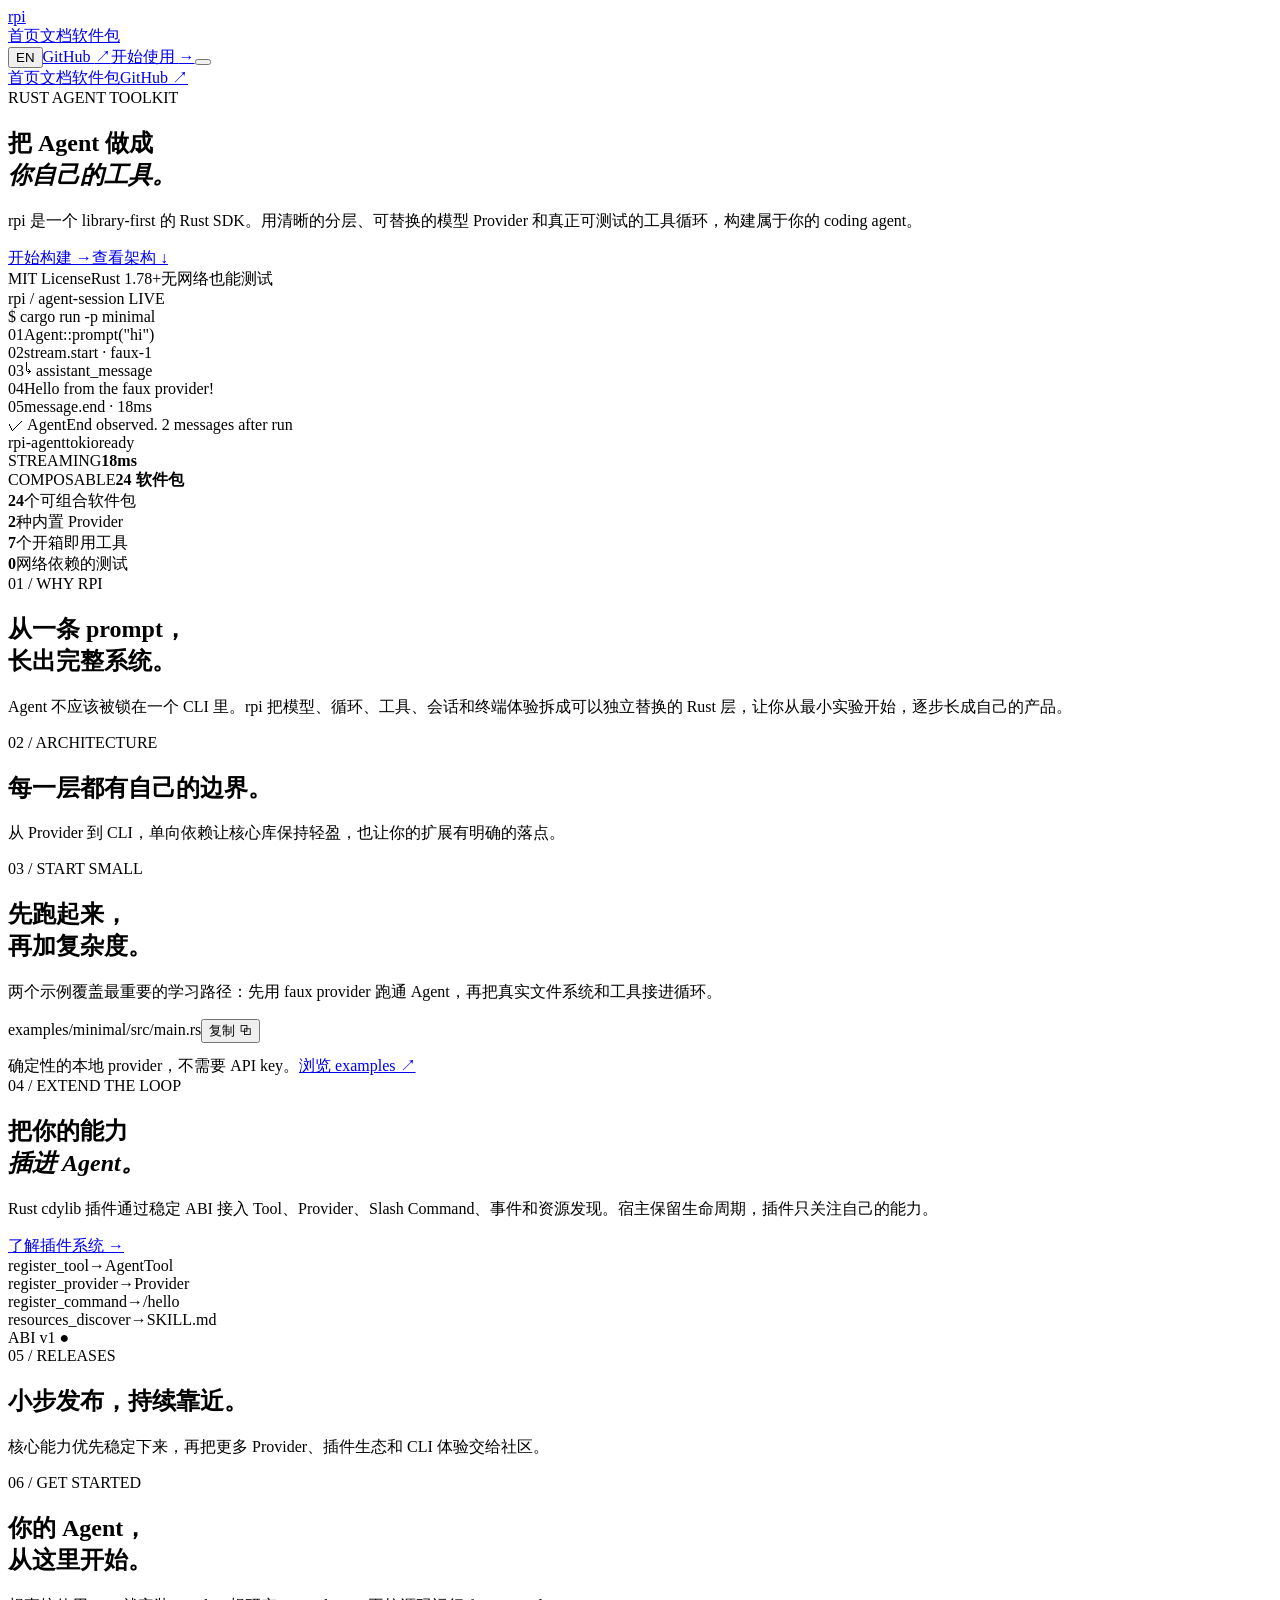
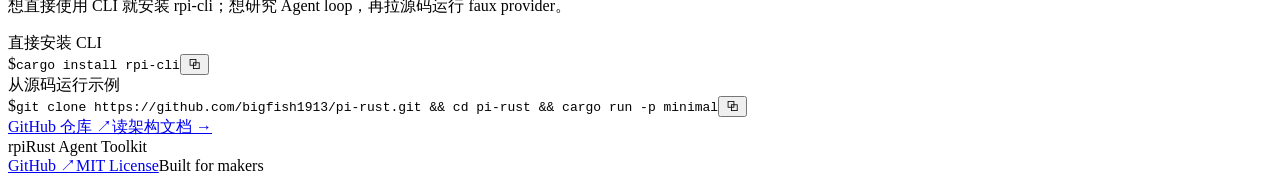
==== website/index.html @ 98e1db6f "feat(cli): add isolated local extension development mode" ====
<!doctype html>
<html lang="zh-CN">
  <head>
    <meta charset="UTF-8" />
    <meta name="viewport" content="width=device-width, initial-scale=1.0" />
    <meta name="description" content="rpi 是一个用 Rust 构建可组合 LLM Agent 的开源 SDK。" />
    <title>rpi — Rust Agent Toolkit</title>
    <link rel="preconnect" href="https://fonts.googleapis.com" />
    <link rel="preconnect" href="https://fonts.googleapis.com" crossorigin />
    <link href="https://fonts.googleapis.com/css2?family=DM+Mono:wght@400;500&family=Manrope:wght@400;500;600;700;800&display=swap" rel="stylesheet" />
    <link rel="stylesheet" href="./styles.css" />
  </head>
  <body>
    <div class="site-shell">
      <header class="topbar" data-sticky-header>
        <a class="brand" href="#top" aria-label="rpi home"><span class="brand-mark"><span></span><span></span><span></span></span><span>rpi</span></a>
        <nav class="desktop-nav" aria-label="主导航"><a href="#top" data-i18n="nav.home">首页</a><a href="./docs.html" data-i18n="nav.documentation">文档</a><a href="./packages.html" data-i18n="nav.packages">软件包</a></nav>
        <div class="topbar-actions"><button class="language-switcher" type="button" data-language-toggle>EN</button><a class="text-link desktop-only" href="https://github.com/bigfish1913/pi-rust" target="_blank" rel="noreferrer">GitHub <span aria-hidden="true">↗</span></a><a class="button button-small desktop-only" href="#get-started" data-i18n="nav.start">开始使用 <span aria-hidden="true">→</span></a><button class="menu-toggle" type="button" aria-label="打开导航" data-i18n-attr="aria-label|nav.open" aria-expanded="false" data-menu-toggle><span></span><span></span></button></div>
      </header>
      <div class="mobile-menu" data-mobile-menu><a href="#top" data-i18n="nav.home">首页</a><a href="./docs.html" data-i18n="nav.documentation">文档</a><a href="./packages.html" data-i18n="nav.packages">软件包</a><a href="https://github.com/bigfish1913/pi-rust" target="_blank" rel="noreferrer">GitHub ↗</a></div>

      <main id="top">
        <section class="hero page-section">
          <div class="hero-copy">
            <div class="eyebrow"><span class="status-dot"></span><span data-content="hero.eyebrow">RUST AGENT TOOLKIT</span></div>
            <h1 data-content="hero.title" data-content-html="true">把 Agent 做成<br /><em>你自己的工具。</em></h1>
            <p class="hero-lede" data-content="hero.description">rpi 是一个 library-first 的 Rust SDK。用清晰的分层、可替换的模型 Provider 和真正可测试的工具循环，构建属于你的 coding agent。</p>
            <div class="hero-actions"><a class="button" href="#get-started" data-i18n="action.build">开始构建 <span aria-hidden="true">→</span></a><a class="button button-ghost" href="#architecture" data-i18n="action.architecture">查看架构 <span aria-hidden="true">↓</span></a></div>
            <div class="hero-meta"><span><span class="meta-dot green"></span>MIT License</span><span><span class="meta-dot orange"></span>Rust 1.78+</span><span><span class="meta-dot blue"></span><span data-i18n="hero.offline">无网络也能测试</span></span></div>
          </div>
          <div class="hero-visual" aria-label="rpi agent terminal preview">
            <div class="visual-glow"></div>
            <div class="terminal-window">
              <div class="terminal-bar"><div class="window-dots"><i></i><i></i><i></i></div><span class="terminal-title">rpi / agent-session</span><span class="terminal-live"><span></span> LIVE</span></div>
              <div class="terminal-body">
                <div class="terminal-line terminal-muted"><span class="prompt-mark">$</span> cargo run -p minimal</div><div class="terminal-line terminal-spacer"></div>
                <div class="terminal-line"><span class="line-index">01</span><span class="syntax-key">Agent</span><span class="syntax-punct">::</span><span class="syntax-fn">prompt</span><span class="syntax-text">(</span><span class="syntax-string">"hi"</span><span class="syntax-text">)</span></div>
                <div class="terminal-line"><span class="line-index">02</span><span class="event-dot orange-fill"></span><span class="syntax-dim">stream.start</span><span class="syntax-dim"> · faux-1</span></div>
                <div class="terminal-line terminal-indent"><span class="line-index">03</span><span class="syntax-comment">↳ assistant_message</span></div><div class="terminal-line terminal-indent"><span class="line-index">04</span><span class="syntax-text">Hello from the </span><span class="syntax-string">faux provider!</span></div>
                <div class="terminal-line"><span class="line-index">05</span><span class="event-dot blue-fill"></span><span class="syntax-dim">message.end</span><span class="syntax-dim"> · 18ms</span></div><div class="terminal-line terminal-spacer"></div>
                <div class="terminal-line terminal-success"><span class="prompt-mark">✓</span> AgentEnd observed. 2 messages after run</div><div class="terminal-cursor"></div>
              </div>
              <div class="terminal-footer"><span>rpi-agent</span><span>tokio</span><span>ready</span></div>
            </div>
            <div class="floating-stat stat-top"><span class="stat-label">STREAMING</span><strong>18<span>ms</span></strong></div><div class="floating-stat stat-bottom"><span class="stat-label">COMPOSABLE</span><strong>24 <span data-i18n="hero.composable">软件包</span></strong></div>
          </div>
        </section>
        <section class="signal-strip" aria-label="项目指标"><div class="signal-item"><strong data-stat="stats.0.value">24</strong><span data-stat="stats.0.label">个可组合软件包</span></div><div class="signal-item"><strong data-stat="stats.1.value">2</strong><span data-stat="stats.1.label">种内置 Provider</span></div><div class="signal-item"><strong data-stat="stats.2.value">7</strong><span data-stat="stats.2.label">个开箱即用工具</span></div><div class="signal-item"><strong data-stat="stats.3.value">0</strong><span data-stat="stats.3.label">网络依赖的测试</span></div></section>

        <section class="intro page-section" id="why"><div class="section-heading split-heading"><div><div class="eyebrow eyebrow-dark">01 / WHY RPI</div><h2 data-i18n-html="section.whyTitle">从一条 prompt，<br /><span>长出完整系统。</span></h2></div><p data-i18n="section.whyBody">Agent 不应该被锁在一个 CLI 里。rpi 把模型、循环、工具、会话和终端体验拆成可以独立替换的 Rust 层，让你从最小实验开始，逐步长成自己的产品。</p></div><div class="feature-grid" data-features></div></section>
        <section class="architecture-section page-section" id="architecture"><div class="section-heading centered-heading"><div class="eyebrow eyebrow-dark">02 / ARCHITECTURE</div><h2 data-i18n="section.architectureTitle">每一层都有自己的边界。</h2><p data-i18n="section.architectureBody">从 Provider 到 CLI，单向依赖让核心库保持轻盈，也让你的扩展有明确的落点。</p></div><div class="architecture-map" data-architecture></div></section>
        <section class="examples-section page-section" id="examples"><div class="section-heading split-heading examples-heading"><div><div class="eyebrow eyebrow-dark">03 / START SMALL</div><h2 data-i18n-html="section.startTitle">先跑起来，<br /><span>再加复杂度。</span></h2></div><p data-i18n="section.startBody">两个示例覆盖最重要的学习路径：先用 faux provider 跑通 Agent，再把真实文件系统和工具接进循环。</p></div><div class="code-lab"><div class="code-tabs" role="tablist" aria-label="代码示例" data-example-tabs></div><div class="code-panel"><div class="code-panel-top"><span class="code-file" data-code-file>examples/minimal/src/main.rs</span><button class="copy-button" type="button" data-copy-code data-i18n-attr="aria-label|action.copyCode"><span data-i18n="action.copy">复制</span> <span aria-hidden="true">⧉</span></button></div><pre><code data-code-content></code></pre><div class="code-panel-foot"><span data-code-note>确定性的本地 provider，不需要 API key。</span><a href="https://github.com/bigfish1913/pi-rust/tree/main/examples" target="_blank" rel="noreferrer" data-i18n="action.examples">浏览 examples ↗</a></div></div></div></section>
        <section class="extension-section page-section"><div class="extension-card"><div class="extension-copy"><div class="eyebrow"><span class="status-dot"></span>04 / EXTEND THE LOOP</div><h2 data-i18n-html="section.extensionTitle">把你的能力<br /><em>插进 Agent。</em></h2><p data-i18n="section.extensionBody">Rust cdylib 插件通过稳定 ABI 接入 Tool、Provider、Slash Command、事件和资源发现。宿主保留生命周期，插件只关注自己的能力。</p><a class="text-link light-link" href="./docs.html#extensions" data-i18n="action.learnExtensions">了解插件系统 <span aria-hidden="true">→</span></a></div><div class="extension-terminal" aria-hidden="true"><div class="extension-row"><span class="extension-key">register_tool</span><span class="extension-arrow">→</span><span class="extension-value">AgentTool</span></div><div class="extension-row"><span class="extension-key">register_provider</span><span class="extension-arrow">→</span><span class="extension-value">Provider</span></div><div class="extension-row"><span class="extension-key">register_command</span><span class="extension-arrow">→</span><span class="extension-value">/hello</span></div><div class="extension-row"><span class="extension-key">resources_discover</span><span class="extension-arrow">→</span><span class="extension-value">SKILL.md</span></div><div class="extension-corner">ABI v1 <span>●</span></div></div></div></section>
        <section class="release-section page-section" id="release"><div class="section-heading centered-heading"><div class="eyebrow eyebrow-dark">05 / RELEASES</div><h2 data-i18n="section.releaseTitle">小步发布，持续靠近。</h2><p data-i18n="section.releaseBody">核心能力优先稳定下来，再把更多 Provider、插件生态和 CLI 体验交给社区。</p></div><div class="release-grid" data-releases></div></section>
        <section class="get-started-section page-section" id="get-started"><div class="get-started-inner"><div class="eyebrow eyebrow-dark">06 / GET STARTED</div><h2 data-i18n-html="section.startedTitle">你的 Agent，<br /><span>从这里开始。</span></h2><p data-i18n="section.startedBody">想直接使用 CLI 就安装 rpi-cli；想研究 Agent loop，再拉源码运行 faux provider。</p><div class="command-stack"><div class="command-label" data-i18n="section.installCli">直接安装 CLI</div><div class="command-box"><span class="command-prompt">$</span><code>cargo install rpi-cli</code><button type="button" data-copy-command data-i18n-attr="aria-label|action.copy">⧉</button></div><div class="command-label" data-i18n="section.runExample">从源码运行示例</div><div class="command-box"><span class="command-prompt">$</span><code>git clone https://github.com/bigfish1913/pi-rust.git && cd pi-rust && cargo run -p minimal</code><button type="button" data-copy-command data-i18n-attr="aria-label|action.copy">⧉</button></div></div><div class="get-started-links"><a class="button" href="https://github.com/bigfish1913/pi-rust" target="_blank" rel="noreferrer" data-i18n="action.github">GitHub 仓库 <span aria-hidden="true">↗</span></a><a class="button button-ghost" href="https://github.com/bigfish1913/pi-rust/blob/main/docs/architecture.md" target="_blank" rel="noreferrer" data-i18n="action.readArchitecture">读架构文档 <span aria-hidden="true">→</span></a></div></div></section>
      </main>
      <footer class="footer"><div class="footer-brand"><span class="brand-mark"><span></span><span></span><span></span></span><span>rpi</span><span class="footer-tagline">Rust Agent Toolkit</span></div><div class="footer-links"><a href="https://github.com/bigfish1913/pi-rust" target="_blank" rel="noreferrer">GitHub ↗</a><a href="https://github.com/bigfish1913/pi-rust/blob/main/LICENSE" target="_blank" rel="noreferrer">MIT License</a><span data-i18n="footer.makers">Built for makers</span></div></footer>
      <div class="toast" role="status" aria-live="polite" data-toast></div>
    </div>
    <script src="./app.js" type="module"></script>
  </body>
</html>
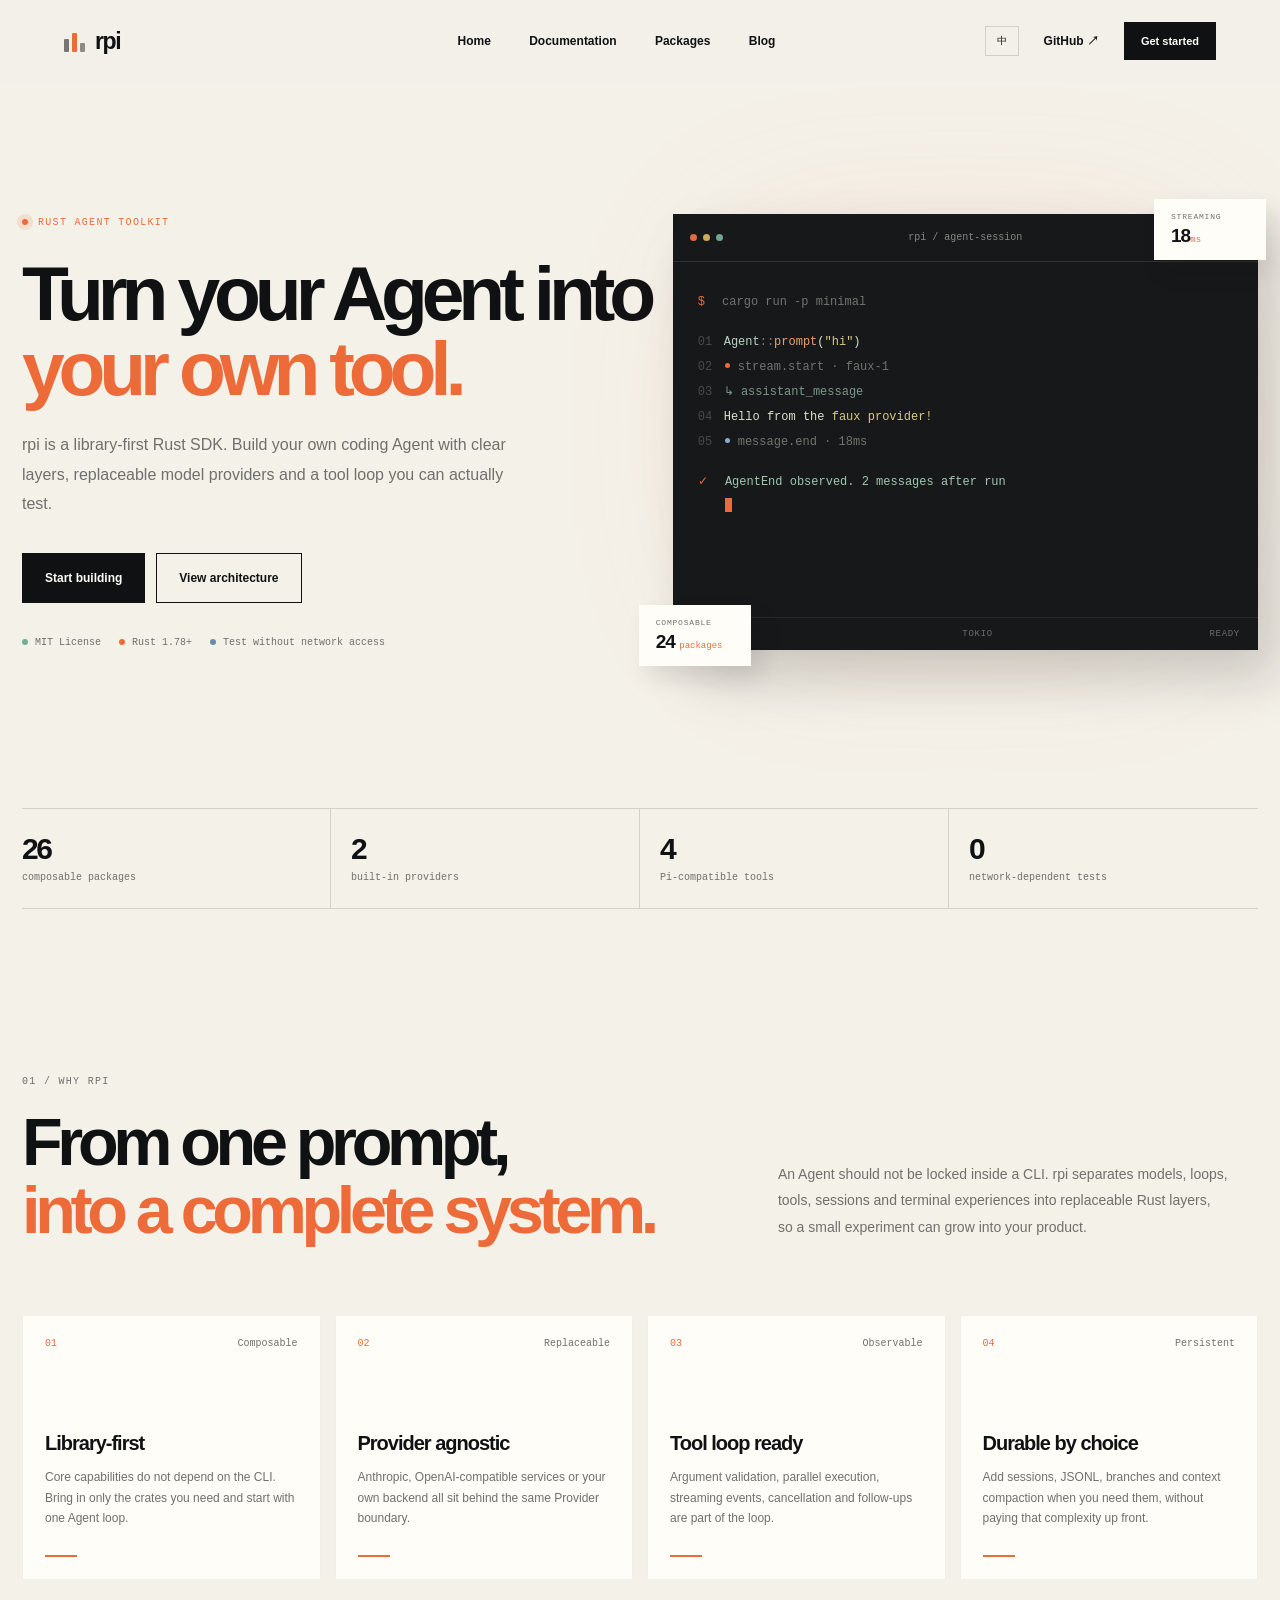
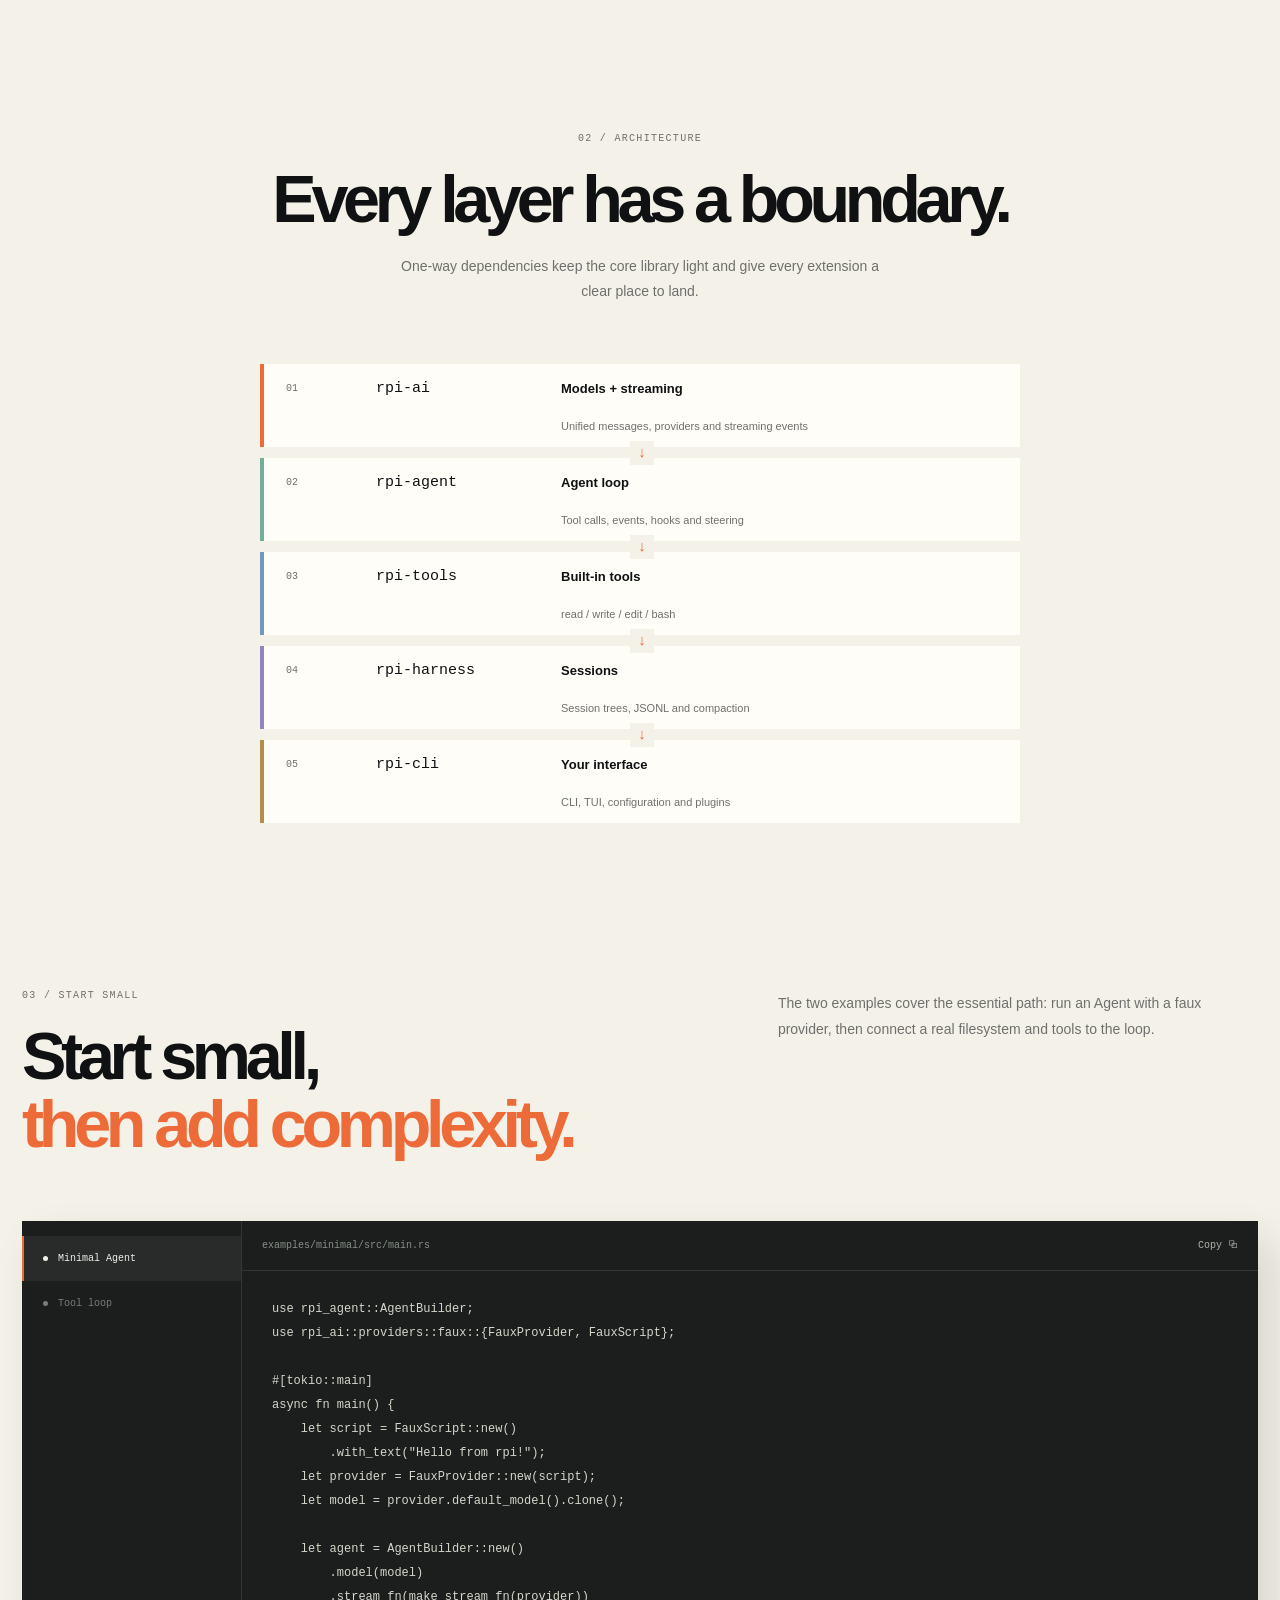
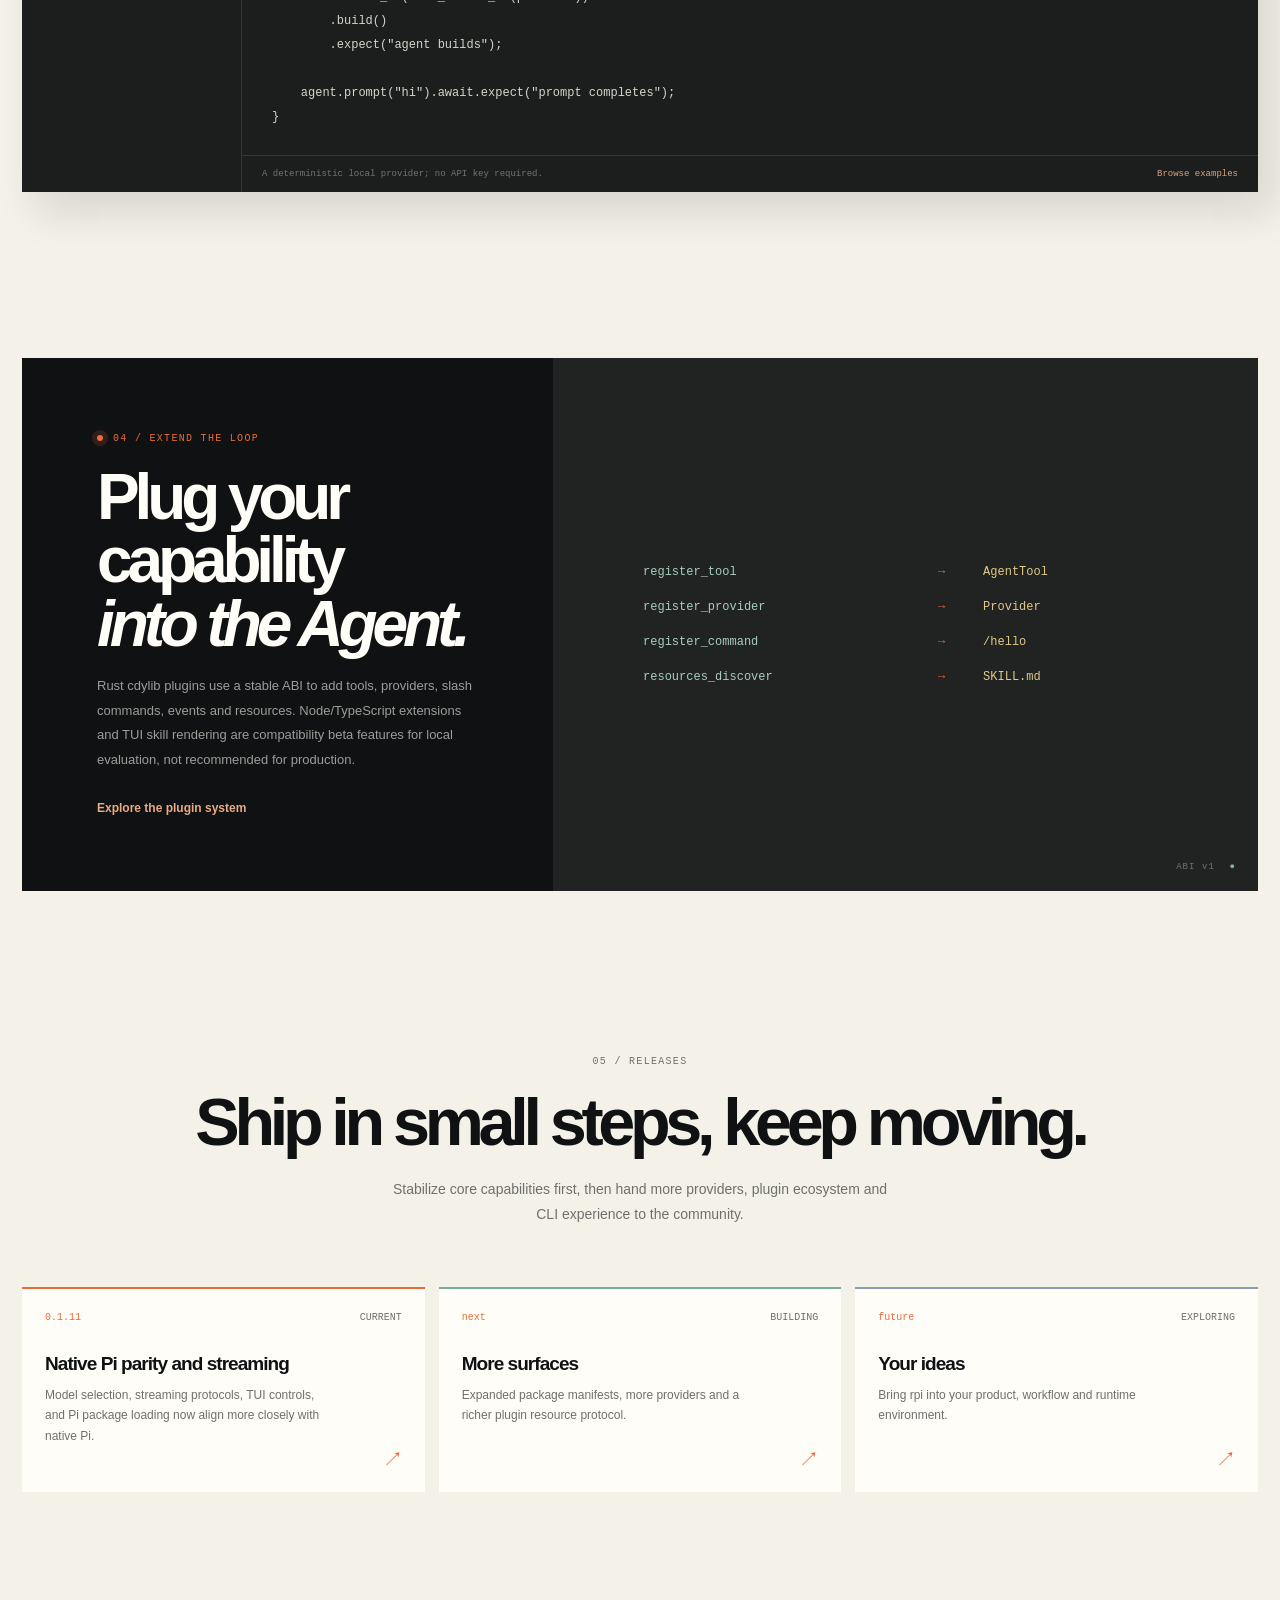
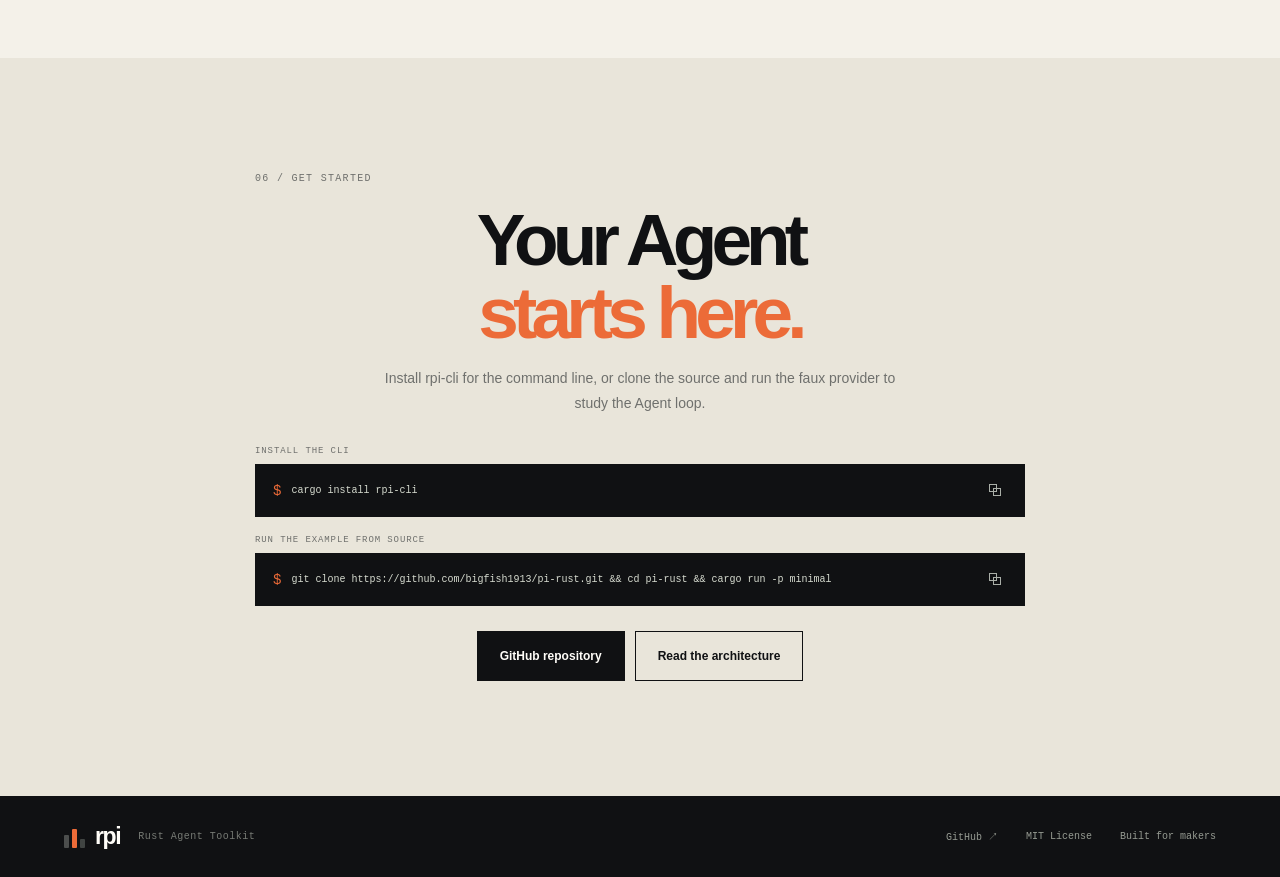
==== commit ad7939cd: "feat(website): add blog and refresh package data" ====
--- a/website/index.html
+++ b/website/index.html
@@ -14,10 +14,10 @@
     <div class="site-shell">
       <header class="topbar" data-sticky-header>
         <a class="brand" href="#top" aria-label="rpi home"><span class="brand-mark"><span></span><span></span><span></span></span><span>rpi</span></a>
-        <nav class="desktop-nav" aria-label="主导航"><a href="#top" data-i18n="nav.home">首页</a><a href="./docs.html" data-i18n="nav.documentation">文档</a><a href="./packages.html" data-i18n="nav.packages">软件包</a></nav>
+        <nav class="desktop-nav" aria-label="主导航"><a href="#top" data-i18n="nav.home">首页</a><a href="./docs.html" data-i18n="nav.documentation">文档</a><a href="./packages.html" data-i18n="nav.packages">软件包</a><a href="./blog.html" data-i18n="nav.blog">博客</a></nav>
         <div class="topbar-actions"><button class="language-switcher" type="button" data-language-toggle>EN</button><a class="text-link desktop-only" href="https://github.com/bigfish1913/pi-rust" target="_blank" rel="noreferrer">GitHub <span aria-hidden="true">↗</span></a><a class="button button-small desktop-only" href="#get-started" data-i18n="nav.start">开始使用 <span aria-hidden="true">→</span></a><button class="menu-toggle" type="button" aria-label="打开导航" data-i18n-attr="aria-label|nav.open" aria-expanded="false" data-menu-toggle><span></span><span></span></button></div>
       </header>
-      <div class="mobile-menu" data-mobile-menu><a href="#top" data-i18n="nav.home">首页</a><a href="./docs.html" data-i18n="nav.documentation">文档</a><a href="./packages.html" data-i18n="nav.packages">软件包</a><a href="https://github.com/bigfish1913/pi-rust" target="_blank" rel="noreferrer">GitHub ↗</a></div>
+      <div class="mobile-menu" data-mobile-menu><a href="#top" data-i18n="nav.home">首页</a><a href="./docs.html" data-i18n="nav.documentation">文档</a><a href="./packages.html" data-i18n="nav.packages">软件包</a><a href="./blog.html" data-i18n="nav.blog">博客</a><a href="https://github.com/bigfish1913/pi-rust" target="_blank" rel="noreferrer">GitHub ↗</a></div>
 
       <main id="top">
         <section class="hero page-section">
--- a/website/styles.css
+++ b/website/styles.css
@@ -0,0 +1,104 @@
+:root {
+  --ink: #101113; --paper: #f4f1e9; --paper-deep: #e9e5da; --muted: #6f706d; --line: rgba(16, 17, 19, .14);
+  --orange: #ec6b38; --orange-deep: #a84422; --white: #fffdf8;
+  --mono: 'DM Mono', 'SFMono-Regular', Consolas, monospace; --sans: 'Manrope', 'PingFang SC', 'Microsoft YaHei', sans-serif;
+}
+* { box-sizing: border-box; }
+html:not([data-i18n-ready]) .site-shell { visibility: hidden; }
+html { scroll-behavior: smooth; }
+body { margin: 0; background: var(--paper); color: var(--ink); font-family: var(--sans); -webkit-font-smoothing: antialiased; }
+a { color: inherit; text-decoration: none; } button { font: inherit; } .site-shell { overflow: hidden; }
+.scroll-marker { position: absolute; top: 0; left: 0; width: 1px; height: 1px; }
+.topbar { position: sticky; top: 0; z-index: 20; display: flex; align-items: center; justify-content: space-between; width: 100%; padding: 22px clamp(22px, 5vw, 76px); background: rgba(244,241,233,.94); transition: box-shadow .3s, padding .3s; }
+.topbar.is-scrolled { box-shadow: 0 8px 25px rgba(16,17,19,.08); padding-top: 15px; padding-bottom: 15px; backdrop-filter: blur(12px); }
+.brand, .footer-brand { display: inline-flex; align-items: center; gap: 10px; font-size: 23px; font-weight: 800; letter-spacing: -.06em; }
+.brand-mark { display: inline-flex; align-items: flex-end; gap: 3px; height: 22px; }.brand-mark span { width: 5px; border-radius: 1px; background: var(--ink); display: block; }.brand-mark span:nth-child(1) { height: 13px; opacity: .55; }.brand-mark span:nth-child(2) { height: 19px; background: var(--orange); }.brand-mark span:nth-child(3) { height: 9px; opacity: .45; }
+.desktop-nav { display: flex; gap: clamp(18px, 3vw, 40px); margin-left: 10vw; font-size: 12px; font-weight: 700; }.desktop-nav a, .text-link { transition: color .2s; }.desktop-nav a:hover, .text-link:hover { color: var(--orange-deep); }
+.topbar-actions { display: flex; align-items: center; gap: 25px; }.text-link { font-size: 12px; font-weight: 700; }.language-switcher { border: 1px solid var(--line); background: transparent; color: var(--ink); min-width: 34px; height: 30px; padding: 0 8px; cursor: pointer; font-family: var(--mono); font-size: 10px; font-weight: 500; transition: border-color .2s, color .2s, background .2s; }.language-switcher:hover { border-color: var(--orange); color: var(--orange-deep); background: rgba(236,107,56,.08); }.button { display: inline-flex; align-items: center; justify-content: center; gap: 17px; min-height: 50px; padding: 0 22px; background: var(--ink); color: var(--white); border: 1px solid var(--ink); font-size: 12px; font-weight: 700; transition: transform .2s, background .2s, color .2s; }.button:hover { transform: translateY(-2px); background: var(--orange); border-color: var(--orange); }.button-small { min-height: 38px; padding: 0 16px; gap: 12px; font-size: 11px; }.button-ghost { color: var(--ink); background: transparent; }.button-ghost:hover { color: var(--white); }
+.menu-toggle { display: none; border: 0; background: transparent; padding: 7px 0 7px 12px; cursor: pointer; }.menu-toggle span { display: block; width: 22px; height: 1px; background: var(--ink); margin: 5px 0; }.mobile-menu { display: none; }
+.page-section { width: min(1320px, calc(100% - 44px)); margin: 0 auto; }
+.hero { min-height: 680px; display: grid; grid-template-columns: minmax(0, .95fr) minmax(500px, 1.05fr); align-items: center; gap: clamp(30px, 5vw, 78px); padding-top: clamp(60px, 8vw, 105px); padding-bottom: clamp(70px, 10vw, 135px); }
+.eyebrow { display: flex; align-items: center; gap: 10px; color: var(--orange); font-family: var(--mono); font-size: 10px; font-weight: 500; letter-spacing: .13em; }.eyebrow-dark { color: var(--muted); }.status-dot { width: 6px; height: 6px; background: var(--orange); border-radius: 50%; box-shadow: 0 0 0 5px rgba(236,107,56,.14); }
+.hero h1 { max-width: 700px; margin: 28px 0 24px; font-size: clamp(52px, 6vw, 84px); line-height: .98; letter-spacing: -.08em; font-weight: 800; } .hero-title-line { display: inline-block; white-space: nowrap; } h1 em, h2 span { color: var(--orange); font-style: normal; }.hero-lede { max-width: 500px; margin: 0; color: var(--muted); font-size: 16px; line-height: 1.85; }.hero-actions { display: flex; gap: 11px; margin-top: 34px; }.hero-meta { display: flex; flex-wrap: wrap; gap: 18px; margin-top: 34px; color: var(--muted); font-size: 10px; font-family: var(--mono); }.meta-dot { display: inline-block; width: 6px; height: 6px; margin-right: 7px; border-radius: 50%; }.green { background: #6eb195; }.orange { background: var(--orange); }.blue { background: #668eaf; }
+.hero-visual { position: relative; padding: 30px 0 30px 30px; }.visual-glow { position: absolute; width: 75%; height: 75%; top: 12%; left: 14%; background: var(--orange); filter: blur(90px); opacity: .12; }.terminal-window { position: relative; overflow: hidden; background: #171819; color: #d9ddd3; box-shadow: 20px 28px 50px rgba(16,17,19,.18); }.terminal-bar { height: 48px; display: flex; align-items: center; padding: 0 17px; border-bottom: 1px solid rgba(255,255,255,.1); font-family: var(--mono); font-size: 10px; }.window-dots { display: flex; gap: 6px; margin-right: auto; }.window-dots i { width: 7px; height: 7px; display: block; border-radius: 50%; background: #555; }.window-dots i:first-child { background: #dd6c46; }.window-dots i:nth-child(2) { background: #cfa85c; }.window-dots i:nth-child(3) { background: #6ea690; }.terminal-title { position: absolute; left: 50%; transform: translateX(-50%); color: #858983; }.terminal-live { margin-left: auto; color: #7eb59d; font-size: 9px; }.terminal-live span { display: inline-block; width: 5px; height: 5px; margin-right: 5px; border-radius: 50%; background: #7eb59d; box-shadow: 0 0 0 3px rgba(126,181,157,.16); }
+.terminal-body { min-height: 355px; padding: 28px 25px; font-family: var(--mono); font-size: 12px; line-height: 2.1; }.terminal-line { white-space: pre-wrap; }.terminal-muted, .syntax-dim { color: #6f756f; }.terminal-spacer { height: 14px; }.prompt-mark { color: var(--orange); margin-right: 10px; }.line-index { display: inline-block; width: 26px; color: #464b48; user-select: none; }.syntax-key { color: #b8d3c3; }.syntax-punct { color: #777e78; }.syntax-fn { color: #eca06f; }.syntax-text { color: #dedfce; }.syntax-string { color: #d9c886; }.syntax-comment { color: #7d9689; }.event-dot { display: inline-block; width: 5px; height: 5px; margin: 0 8px 2px 1px; border-radius: 50%; }.orange-fill { background: var(--orange); }.blue-fill { background: #86aece; }.terminal-success { color: #9ec7ae; }.terminal-cursor { display: inline-block; width: 7px; height: 14px; margin-left: 27px; background: var(--orange); vertical-align: -2px; animation: blink 1.1s steps(2) infinite; }.terminal-footer { display: flex; justify-content: space-between; padding: 11px 18px; color: #686e69; border-top: 1px solid rgba(255,255,255,.08); font: 9px var(--mono); text-transform: uppercase; letter-spacing: .08em; } @keyframes blink { 50% { opacity: 0; } }
+.floating-stat { position: absolute; z-index: 2; display: flex; flex-direction: column; background: var(--white); box-shadow: 8px 12px 22px rgba(16,17,19,.1); padding: 13px 17px; min-width: 112px; }.stat-top { top: 3%; right: -8px; }.stat-bottom { bottom: 3%; left: -4px; }.stat-label { color: var(--muted); font: 8px var(--mono); letter-spacing: .1em; }.floating-stat strong { margin-top: 4px; font-size: 19px; letter-spacing: -.05em; }.floating-stat strong span { color: var(--orange); font: 9px var(--mono); letter-spacing: 0; }
+.signal-strip { display: grid; grid-template-columns: repeat(4, 1fr); border-top: 1px solid var(--line); border-bottom: 1px solid var(--line); width: min(1320px, calc(100% - 44px)); margin: 0 auto; }.signal-item { padding: 25px 20px; border-right: 1px solid var(--line); }.signal-item:first-child { padding-left: 0; }.signal-item:last-child { border-right: 0; }.signal-item strong { display: block; font-size: 30px; line-height: 1; letter-spacing: -.08em; }.signal-item span { display: block; margin-top: 8px; color: var(--muted); font: 10px var(--mono); }
+.intro { padding-top: clamp(100px, 13vw, 175px); padding-bottom: clamp(100px, 12vw, 160px); }.section-heading h2 { margin: 22px 0 0; font-size: clamp(37px, 5.2vw, 69px); line-height: 1.02; letter-spacing: -.08em; }.split-heading { display: grid; grid-template-columns: 1fr minmax(290px, .7fr); gap: 70px; align-items: end; }.split-heading > p { max-width: 450px; margin: 0 0 4px; color: var(--muted); font-size: 14px; line-height: 1.9; }.feature-grid { display: grid; grid-template-columns: repeat(4, 1fr); gap: 14px; margin-top: 70px; }.feature-card { min-height: 265px; position: relative; display: flex; flex-direction: column; padding: 22px; background: var(--white); border: 1px solid rgba(16,17,19,.06); }.feature-top { display: flex; align-items: center; justify-content: space-between; }.feature-number, .feature-tag { font: 10px var(--mono); }.feature-number { color: var(--orange); }.feature-tag { color: var(--muted); }.feature-card h3 { margin: auto 0 12px; font-size: 20px; letter-spacing: -.05em; }.feature-card p { margin: 0; color: var(--muted); font-size: 12px; line-height: 1.7; }.feature-line { width: 32px; height: 2px; margin-top: 26px; background: var(--orange); }
+.architecture-section { padding-bottom: clamp(100px, 13vw, 175px); }.centered-heading { text-align: center; }.centered-heading .eyebrow { justify-content: center; }.centered-heading > p { max-width: 500px; margin: 20px auto 0; color: var(--muted); font-size: 14px; line-height: 1.8; }.architecture-map { position: relative; max-width: 760px; margin: 60px auto 0; }.architecture-layer { position: relative; display: grid; grid-template-columns: 70px 165px 1fr; gap: 20px; align-items: center; min-height: 83px; padding: 15px 22px; background: var(--white); border-left: 4px solid var(--orange); }.architecture-layer + .architecture-layer { margin-top: 11px; }.layer-index { color: var(--muted); font: 10px var(--mono); }.layer-name { font: 15px var(--mono); font-weight: 500; }.layer-label { font-size: 13px; font-weight: 700; }.architecture-layer p { grid-column: 3; margin: 3px 0 0; color: var(--muted); font-size: 11px; }.layer-arrow { position: absolute; bottom: -18px; left: 50%; z-index: 2; display: grid; place-items: center; width: 24px; height: 24px; background: var(--paper); color: var(--orange); font: 15px var(--mono); transform: translateX(-50%); }.tone-mint { border-left-color: #75ad98; }.tone-blue { border-left-color: #7399ba; }.tone-violet { border-left-color: #9185bb; }.tone-cream { border-left-color: #b18e4a; }
+.examples-section { padding-bottom: clamp(105px, 13vw, 175px); }.examples-heading { align-items: start; }.code-lab { display: grid; grid-template-columns: 220px 1fr; gap: 0; margin-top: 62px; background: #1c1e1e; box-shadow: 15px 20px 40px rgba(16,17,19,.12); }.code-tabs { display: flex; flex-direction: column; padding: 15px 0; border-right: 1px solid rgba(255,255,255,.1); }.code-tab { display: flex; align-items: center; gap: 10px; width: 100%; padding: 17px 19px; border: 0; border-left: 2px solid transparent; color: #777d78; background: transparent; text-align: left; cursor: pointer; font: 10px var(--mono); transition: background .2s, color .2s; }.code-tab:hover { color: #d3d7ca; }.code-tab.is-active { border-left-color: var(--orange); color: #f0f0e9; background: rgba(255,255,255,.06); }.tab-dot { width: 5px; height: 5px; border-radius: 50%; background: currentColor; }.code-panel { min-width: 0; }.code-panel-top { display: flex; justify-content: space-between; align-items: center; height: 50px; padding: 0 20px; border-bottom: 1px solid rgba(255,255,255,.1); }.code-file { color: #888f88; font: 10px var(--mono); }.copy-button { padding: 4px 0; border: 0; color: #aeb5ab; background: transparent; cursor: pointer; font: 10px var(--mono); }.copy-button:hover { color: var(--orange); }.code-panel pre { min-height: 315px; overflow: auto; margin: 0; padding: 26px 30px; color: #d2d7ca; font: 12px/2 var(--mono); tab-size: 4; }.code-panel-foot { display: flex; justify-content: space-between; gap: 15px; padding: 13px 20px; border-top: 1px solid rgba(255,255,255,.1); color: #6e766e; font: 9px var(--mono); }.code-panel-foot a { color: #d8a37b; }
+.extension-section { padding-bottom: clamp(100px, 13vw, 165px); }.extension-card { display: grid; grid-template-columns: .86fr 1.14fr; overflow: hidden; min-height: 390px; background: var(--ink); color: var(--white); }.extension-copy { padding: clamp(35px, 6vw, 75px); }.extension-copy h2 { margin: 22px 0 18px; font-size: clamp(38px, 5vw, 65px); line-height: .99; letter-spacing: -.08em; }.extension-copy p { max-width: 410px; margin: 0; color: #9b9d98; font-size: 13px; line-height: 1.9; }.light-link { display: inline-block; margin-top: 28px; color: #e7ab85; }.extension-terminal { position: relative; display: flex; flex-direction: column; justify-content: center; gap: 21px; padding: 45px clamp(25px, 7vw, 100px); background: #202322; }.extension-row { display: grid; grid-template-columns: minmax(150px, 1fr) 35px minmax(110px, .65fr); gap: 10px; align-items: center; font: 12px var(--mono); }.extension-key { color: #a8cdbb; }.extension-arrow { color: var(--orange); }.extension-value { color: #e0c986; }.extension-corner { position: absolute; right: 22px; bottom: 19px; color: #6d756e; font: 9px var(--mono); letter-spacing: .12em; }.extension-corner span { color: #83b49e; margin-left: 8px; }
+.release-section { padding-bottom: clamp(100px, 13vw, 170px); }.release-grid { display: grid; grid-template-columns: repeat(3, 1fr); gap: 14px; margin-top: 60px; }.release-card { position: relative; min-height: 205px; padding: 23px; border-top: 2px solid var(--ink); background: var(--white); }.release-current { border-top-color: var(--orange); }.release-building { border-top-color: #75ad98; }.release-exploring { border-top-color: #8c9bb8; }.release-top { display: flex; justify-content: space-between; font: 10px var(--mono); }.release-version { color: var(--orange); }.release-status { color: var(--muted); text-transform: uppercase; }.release-card h3 { margin: 30px 0 10px; font-size: 19px; letter-spacing: -.05em; }.release-card p { max-width: 290px; margin: 0; color: var(--muted); font-size: 12px; line-height: 1.7; }.release-mark { position: absolute; right: 22px; bottom: 19px; color: var(--orange); font-size: 20px; }
+.get-started-section { width: 100%; padding: clamp(75px, 9vw, 115px) 22px; background: var(--paper-deep); }.get-started-inner { width: min(770px, 100%); margin: 0 auto; text-align: center; }.get-started-inner h2 { margin: 20px 0 17px; font-size: clamp(40px, 5.7vw, 73px); line-height: .99; letter-spacing: -.08em; }.get-started-inner > p { max-width: 520px; margin: 0 auto; color: var(--muted); font-size: 14px; line-height: 1.8; }.command-box { display: flex; align-items: center; margin-top: 34px; padding: 0 13px 0 18px; min-height: 53px; background: var(--ink); color: #d7dcd0; text-align: left; }.command-prompt { margin-right: 10px; color: var(--orange); font: 14px var(--mono); }.command-box code { overflow: auto; flex: 1; white-space: nowrap; font: 10px var(--mono); }.command-box button { padding: 9px; border: 0; color: #aaaFA8; background: transparent; cursor: pointer; }.command-box button:hover { color: var(--orange); }.get-started-links { display: flex; justify-content: center; gap: 10px; margin-top: 25px; }
+.command-stack { margin-top: 30px; text-align: left; }.command-label { margin: 18px 0 8px; color: var(--muted); font: 9px var(--mono); letter-spacing: .1em; text-transform: uppercase; }.command-stack .command-box { margin-top: 0; }
+.footer { display: flex; align-items: center; justify-content: space-between; padding: 27px clamp(22px, 5vw, 76px); background: var(--ink); color: var(--white); }.footer .brand-mark span:nth-child(1), .footer .brand-mark span:nth-child(3) { background: #7d827d; }.footer-tagline { margin-left: 8px; color: #777b75; font: 10px var(--mono); letter-spacing: .05em; }.footer-links { display: flex; align-items: center; gap: 28px; color: #969b92; font: 10px var(--mono); }.footer-links a:hover { color: var(--orange); }.toast { position: fixed; z-index: 30; right: 22px; bottom: 22px; padding: 12px 16px; color: var(--white); background: var(--ink); box-shadow: 0 8px 25px rgba(16,17,19,.2); font: 10px var(--mono); opacity: 0; transform: translateY(10px); pointer-events: none; transition: opacity .2s, transform .2s; }.toast.is-visible { opacity: 1; transform: translateY(0); }
+@media (max-width: 980px) { .desktop-nav { margin-left: 0; }.hero { grid-template-columns: 1fr; padding-top: 75px; }.hero-copy { max-width: 720px; }.hero-visual { width: min(720px, 100%); margin: 0 auto; padding-left: 20px; }.feature-grid { grid-template-columns: repeat(2, 1fr); }.extension-card { grid-template-columns: 1fr; }.extension-terminal { min-height: 280px; }.split-heading { gap: 35px; }.topbar-actions { gap: 15px; } }
+@media (max-width: 680px) {
+  .desktop-nav, .desktop-only { display: none; }.menu-toggle { display: block; }.mobile-menu { display: flex; position: fixed; z-index: 19; top: 69px; left: 0; right: 0; flex-direction: column; padding: 13px 22px 24px; background: rgba(244,241,233,.98); border-bottom: 1px solid var(--line); transform: translateY(-120%); transition: transform .25s; }.mobile-menu.is-open { transform: translateY(0); }.mobile-menu a { padding: 15px 0; border-bottom: 1px solid var(--line); font-size: 12px; font-weight: 700; }.topbar { padding: 18px 22px; }.page-section, .signal-strip { width: min(100% - 36px, 1320px); }.hero { min-height: 0; padding-top: 66px; padding-bottom: 80px; }.hero h1 { font-size: clamp(47px, 14vw, 73px); }.hero-lede { font-size: 14px; }.hero-actions, .get-started-links { flex-wrap: wrap; }.hero-meta { gap: 11px; font-size: 9px; }.hero-visual { padding: 20px 0 28px; }.terminal-body { min-height: 320px; padding: 20px 15px; font-size: 10px; }.terminal-title { display: none; }.floating-stat { padding: 10px 12px; min-width: 91px; }.stat-top { right: -5px; }.stat-bottom { left: -5px; }.signal-strip { grid-template-columns: repeat(2, 1fr); }.signal-item, .signal-item:first-child { padding: 18px 12px; }.signal-item:nth-child(2) { border-right: 0; }.signal-item:nth-child(-n+2) { border-bottom: 1px solid var(--line); }.signal-item strong { font-size: 25px; }.signal-item span { font-size: 9px; }.split-heading { grid-template-columns: 1fr; gap: 25px; }.section-heading h2 { font-size: clamp(40px, 12vw, 58px); }.feature-grid { grid-template-columns: 1fr; margin-top: 43px; }.feature-card { min-height: 205px; }.architecture-map { margin-top: 42px; }.architecture-layer { grid-template-columns: 42px 1fr; gap: 8px 15px; min-height: 92px; padding: 15px; }.layer-label { grid-column: 2; }.architecture-layer p { grid-column: 2; margin-top: 0; }.layer-arrow { bottom: -18px; }.code-lab { grid-template-columns: 1fr; margin-top: 42px; }.code-tabs { flex-direction: row; overflow: auto; border-right: 0; border-bottom: 1px solid rgba(255,255,255,.1); }.code-tab { min-width: max-content; border-left: 0; border-bottom: 2px solid transparent; padding: 14px 16px; }.code-tab.is-active { border-left: 0; border-bottom-color: var(--orange); }.code-panel pre { min-height: 280px; padding: 21px 16px; font-size: 10px; }.code-panel-foot { flex-direction: column; gap: 8px; }.extension-copy { padding: 38px 24px; }.extension-terminal { padding: 35px 20px; gap: 17px; }.extension-row { grid-template-columns: 1fr 22px .8fr; font-size: 10px; }.release-grid { grid-template-columns: 1fr; margin-top: 42px; }.release-card { min-height: 180px; }.get-started-section { padding-left: 18px; padding-right: 18px; }.command-box { align-items: flex-start; padding-top: 15px; padding-bottom: 15px; }.command-box code { white-space: normal; line-height: 1.5; }.footer { align-items: flex-start; flex-direction: column; gap: 22px; padding: 28px 22px; }.footer-links { flex-wrap: wrap; gap: 15px 22px; }.footer-tagline { display: none; }
+}
+
+/* Package catalog */
+.desktop-nav .is-current { color: var(--orange-deep); }
+.packages-hero { padding-top: clamp(90px, 12vw, 155px); padding-bottom: clamp(75px, 10vw, 120px); }.packages-hero h1 { max-width: 800px; margin: 24px 0 18px; font-size: clamp(50px, 7vw, 90px); line-height: .98; letter-spacing: -.08em; }.packages-hero h1 em { color: var(--orange); font-style: normal; }.packages-hero > p { max-width: 565px; margin: 0; color: var(--muted); font-size: 15px; line-height: 1.85; }.packages-install { display: flex; align-items: center; width: min(520px, 100%); min-height: 53px; margin-top: 32px; padding: 0 13px 0 18px; color: #d7dcd0; background: var(--ink); }.packages-install code { flex: 1; font: 11px var(--mono); }.packages-install button { padding: 8px; border: 0; color: #aab0a7; background: transparent; cursor: pointer; }.packages-install button:hover { color: var(--orange); }
+.packages-install-grid { display: grid; grid-template-columns: repeat(2, minmax(0, 1fr)); gap: 12px; width: min(760px, 100%); margin-top: 18px; }.packages-install-grid .command-label { margin: 0 0 8px; }.packages-install-grid .packages-install { width: 100%; margin-top: 0; }.packages-install-note { max-width: 760px !important; margin-top: 14px !important; color: var(--muted); font: 10px var(--mono); }
+.package-catalog { padding-bottom: clamp(90px, 12vw, 160px); }.catalog-heading { display: grid; grid-template-columns: 1fr minmax(270px, .6fr); gap: 60px; align-items: end; }.catalog-heading h2 { margin: 20px 0 0; font-size: clamp(36px, 4.4vw, 60px); line-height: 1; letter-spacing: -.08em; }.catalog-heading > p { max-width: 420px; margin: 0 0 4px; color: var(--muted); font-size: 13px; line-height: 1.8; }.recent-packages { display: grid; grid-template-columns: repeat(4, 1fr); gap: 10px; margin-top: 48px; padding: 15px; border: 1px solid var(--line); }.recent-package { min-height: 145px; display: flex; flex-direction: column; padding: 18px; background: rgba(255,253,248,.62); border: 1px solid rgba(16,17,19,.08); transition: transform .2s, border-color .2s; }.recent-package:hover { transform: translateY(-3px); border-color: var(--orange); }.recent-package strong { font: 12px var(--mono); }.recent-package span { margin-top: auto; color: var(--muted); font-size: 11px; line-height: 1.5; }.recent-package small { margin-top: 14px; color: var(--orange-deep); font: 9px var(--mono); letter-spacing: .08em; }
+.catalog-toolbar { display: grid; grid-template-columns: 1fr 155px 155px; gap: 10px; margin-top: 64px; }.search-field, .select-field { display: flex; align-items: center; min-height: 48px; border: 1px solid var(--line); background: var(--white); }.search-field > span { padding: 0 13px 0 15px; color: var(--orange); font-size: 21px; line-height: 1; }.search-field input, .select-field select { width: 100%; min-width: 0; height: 46px; border: 0; outline: 0; color: var(--ink); background: transparent; font: 11px var(--mono); }.search-field input::placeholder { color: #9a9b96; }.select-field { padding-left: 13px; gap: 8px; }.select-field span { color: var(--muted); font: 9px var(--mono); }.select-field select { cursor: pointer; }.catalog-meta { display: flex; justify-content: space-between; align-items: center; margin: 18px 0 10px; color: var(--muted); font: 10px var(--mono); }.reset-button { padding: 0; border: 0; color: var(--orange-deep); background: transparent; cursor: pointer; font: inherit; }.reset-button:hover { color: var(--ink); }.package-list { display: grid; grid-template-columns: repeat(2, 1fr); gap: 12px; }.package-card { min-height: 257px; display: flex; flex-direction: column; padding: 22px; background: var(--white); border: 1px solid rgba(16,17,19,.08); }.package-card-top, .package-card-bottom { display: flex; justify-content: space-between; align-items: center; }.package-type, .package-age { font: 9px var(--mono); letter-spacing: .08em; text-transform: uppercase; }.package-type { color: var(--orange-deep); }.type-provider { color: #557f9e; }.type-skill { color: #588b79; }.type-extension { color: #7a6aa2; }.type-prompt { color: #9b7d3e; }.package-age { color: var(--muted); }.package-card h3 { margin: 26px 0 9px; font: 16px var(--mono); }.package-card h3 a:hover { color: var(--orange-deep); }.package-card h3 a span { color: var(--orange); font-size: 13px; }.package-card > p { max-width: 540px; margin: 0; color: var(--muted); font-size: 12px; line-height: 1.65; }.package-card-bottom { margin-top: auto; padding-top: 18px; color: var(--muted); font: 10px var(--mono); }.package-downloads { color: var(--orange-deep); }.package-command { display: flex; align-items: center; gap: 8px; min-height: 34px; margin-top: 14px; padding: 0 9px 0 11px; color: #777e78; background: var(--paper); }.package-command code { overflow: hidden; flex: 1; text-overflow: ellipsis; white-space: nowrap; font: 9px var(--mono); }.package-command button { padding: 5px 0 5px 5px; border: 0; color: var(--orange-deep); background: transparent; cursor: pointer; }.empty-state { padding: 45px; border: 1px dashed var(--line); color: var(--muted); text-align: center; font: 11px var(--mono); }
+@media (max-width: 980px) { .recent-packages { grid-template-columns: repeat(2, 1fr); }.catalog-heading { gap: 35px; } }
+@media (max-width: 680px) { .packages-hero { padding-top: 70px; }.packages-hero h1 { font-size: clamp(45px, 13vw, 70px); }.packages-install-grid { grid-template-columns: 1fr; }.catalog-heading { grid-template-columns: 1fr; gap: 25px; }.recent-packages { grid-template-columns: 1fr; margin-top: 38px; }.catalog-toolbar { grid-template-columns: 1fr; margin-top: 45px; }.package-list { grid-template-columns: 1fr; }.package-card { min-height: 240px; } }
+
+/* Documentation */
+.docs-hero { padding-top: clamp(76px, 10vw, 125px); padding-bottom: clamp(55px, 7vw, 90px); }.docs-hero h1 { margin: 22px 0 17px; font-size: clamp(52px, 8vw, 104px); line-height: .94; letter-spacing: -.085em; }.docs-hero > p { max-width: 610px; margin: 0; color: var(--muted); font-size: 15px; line-height: 1.85; }
+.docs-workspace { padding-bottom: clamp(95px, 12vw, 160px); }.docs-toolbar { display: flex; align-items: stretch; justify-content: space-between; gap: 20px; padding: 15px 0; border-top: 1px solid var(--line); border-bottom: 1px solid var(--line); }.docs-modes { display: flex; gap: 5px; }.docs-mode { display: inline-flex; align-items: center; gap: 11px; min-height: 43px; padding: 0 16px; border: 1px solid transparent; color: var(--muted); background: transparent; cursor: pointer; font: 11px var(--mono); transition: color .2s, background .2s, border-color .2s; }.docs-mode span { color: var(--orange); font-size: 9px; }.docs-mode:hover { color: var(--ink); }.docs-mode.is-active { color: var(--ink); background: var(--white); border-color: var(--line); }.docs-search { display: flex; align-items: center; width: min(315px, 100%); min-height: 43px; border: 1px solid var(--line); background: var(--white); }.docs-search > span { padding: 0 12px 0 14px; color: var(--orange); font-size: 21px; }.docs-search input { width: 100%; height: 41px; min-width: 0; border: 0; outline: 0; background: transparent; color: var(--ink); font: 10px var(--mono); }.docs-search input::placeholder { color: #9a9b96; }
+.docs-layout { display: grid; grid-template-columns: 220px minmax(0, 1fr); gap: clamp(38px, 7vw, 100px); margin-top: 45px; }.docs-sidebar { position: sticky; top: 100px; align-self: start; }.docs-sidebar-label { margin-bottom: 17px; color: var(--muted); font: 9px var(--mono); letter-spacing: .12em; }.docs-sidebar nav { display: flex; flex-direction: column; border-left: 1px solid var(--line); }.docs-sidebar nav a { display: flex; align-items: baseline; gap: 10px; padding: 9px 13px; color: var(--muted); font: 11px/1.35 var(--mono); border-left: 2px solid transparent; transform: translateX(-1px); transition: color .2s, border-color .2s, background .2s; }.docs-sidebar nav a span { min-width: 17px; color: var(--orange); font-size: 9px; }.docs-sidebar nav a:hover { color: var(--ink); background: rgba(255,253,248,.55); }.docs-repo-link { display: inline-block; margin-top: 28px; color: var(--orange-deep); font: 10px var(--mono); }.docs-repo-link:hover { color: var(--ink); }
+.docs-mode-intro { display: grid; grid-template-columns: 1fr minmax(220px, .72fr); gap: 35px; align-items: end; margin-bottom: 60px; padding-bottom: 23px; border-bottom: 2px solid var(--ink); }.docs-mode-intro p { max-width: 355px; margin: 0; color: var(--muted); font-size: 12px; line-height: 1.8; }.docs-section { display: grid; grid-template-columns: minmax(190px, .64fr) minmax(0, 1fr); gap: clamp(25px, 5vw, 76px); padding: 0 0 62px; scroll-margin-top: 105px; }.docs-section + .docs-section { padding-top: 63px; border-top: 1px solid var(--line); }.docs-section-heading h2 { margin: 18px 0 12px; font-size: clamp(27px, 3.1vw, 43px); line-height: 1; letter-spacing: -.07em; }.docs-summary { margin: 0; color: var(--muted); font-size: 12px; line-height: 1.75; }.docs-section-body > p { margin: 0 0 15px; color: #464844; font-size: 13px; line-height: 1.85; }.docs-code { margin: 28px 0 19px; overflow: hidden; background: var(--ink); color: #d7dcd0; box-shadow: 10px 14px 25px rgba(16,17,19,.09); }.docs-code-top { display: flex; align-items: center; justify-content: space-between; min-height: 42px; padding: 0 14px 0 17px; border-bottom: 1px solid rgba(255,255,255,.1); color: #858d84; font: 9px var(--mono); }.docs-code-top button { border: 0; color: #aeb5ab; background: transparent; cursor: pointer; font: 9px var(--mono); }.docs-code-top button:hover { color: var(--orange); }.docs-code pre { overflow: auto; margin: 0; padding: 19px 20px 22px; font: 11px/1.8 var(--mono); white-space: pre; tab-size: 4; }.docs-links { display: flex; flex-wrap: wrap; gap: 9px 20px; margin-top: 22px; }.docs-links a { color: var(--orange-deep); font: 10px var(--mono); }.docs-links a:hover { color: var(--ink); }.docs-no-results { padding: 46px 20px; border: 1px dashed var(--line); color: var(--muted); text-align: center; font: 11px var(--mono); }
+@media (max-width: 800px) { .docs-layout { grid-template-columns: 1fr; gap: 40px; }.docs-sidebar { position: static; }.docs-sidebar nav { display: grid; grid-template-columns: repeat(2, 1fr); border-left: 0; border-top: 1px solid var(--line); }.docs-sidebar nav a { border-left: 0; border-bottom: 1px solid var(--line); padding: 11px 8px 11px 0; }.docs-repo-link { margin-top: 17px; }.docs-mode-intro { grid-template-columns: 1fr; gap: 16px; margin-bottom: 43px; }.docs-section { grid-template-columns: 1fr; gap: 22px; padding-bottom: 45px; }.docs-section + .docs-section { padding-top: 45px; } }
+@media (max-width: 680px) { .docs-hero { padding-top: 67px; }.docs-hero h1 { font-size: clamp(48px, 14vw, 76px); }.docs-toolbar { align-items: stretch; flex-direction: column; gap: 12px; }.docs-modes { display: grid; grid-template-columns: 1fr 1fr; }.docs-mode { justify-content: center; padding: 0 7px; }.docs-search { width: 100%; }.docs-sidebar nav { grid-template-columns: 1fr; }.docs-sidebar nav a { padding: 10px 0; }.docs-section-heading h2 { font-size: 35px; }.docs-section-body > p { font-size: 12px; }.docs-code pre { padding: 16px; font-size: 10px; } }
+
+/* Blog */
+.blog-hero { padding-top: clamp(90px, 12vw, 155px); padding-bottom: clamp(55px, 7vw, 90px); }
+.blog-hero h1 { margin: 22px 0 17px; font-size: clamp(52px, 8vw, 104px); line-height: .94; letter-spacing: -.085em; }
+.blog-hero > p { max-width: 610px; margin: 0; color: var(--muted); font-size: 15px; line-height: 1.85; }
+.blog-workspace { padding-bottom: clamp(95px, 12vw, 160px); }
+.blog-list { display: flex; flex-direction: column; gap: 14px; }
+.blog-card { position: relative; display: flex; flex-direction: column; padding: clamp(20px, 3vw, 30px); background: var(--white); border: 1px solid rgba(16,17,19,.08); transition: border-color .2s; cursor: pointer; }
+.blog-card:hover { border-color: var(--orange); }
+.blog-card-header { display: flex; align-items: center; justify-content: space-between; margin-bottom: 14px; }
+.blog-tag { display: inline-block; padding: 3px 10px; background: rgba(236,107,56,.1); color: var(--orange-deep); font: 9px var(--mono); font-weight: 500; letter-spacing: .08em; text-transform: uppercase; }
+.blog-date { color: var(--muted); font: 10px var(--mono); }
+.blog-title { margin: 0 0 10px; font-size: clamp(18px, 2.8vw, 26px); line-height: 1.2; letter-spacing: -.05em; font-weight: 700; }
+.blog-summary { margin: 0; color: var(--muted); font-size: 13px; line-height: 1.75; max-width: 680px; }
+.blog-read-more { align-self: flex-start; margin-top: 16px; padding: 0; border: 0; background: transparent; color: var(--orange-deep); font: 11px var(--mono); font-weight: 500; cursor: pointer; transition: color .2s; }
+.blog-read-more:hover { color: var(--orange); }
+.blog-highlights { display: flex; flex-wrap: wrap; gap: 6px; margin-top: 14px; }
+.blog-highlight-tag { display: inline-block; padding: 3px 10px; background: var(--paper); color: var(--muted); font: 9px var(--mono); letter-spacing: .04em; }
+.blog-empty { padding: 60px 20px; border: 1px dashed var(--line); color: var(--muted); text-align: center; font: 12px var(--mono); }
+/* Blog detail */
+.blog-back { display: inline-flex; align-items: center; gap: 6px; margin-bottom: 24px; padding: 8px 0; border: 0; background: transparent; color: var(--orange-deep); font: 11px var(--mono); font-weight: 500; cursor: pointer; transition: color .2s; }
+.blog-back:hover { color: var(--ink); }
+.blog-detail-card { padding: clamp(24px, 4vw, 48px); background: var(--white); border: 1px solid rgba(16,17,19,.08); }
+.blog-detail-title { margin: 0 0 16px; font-size: clamp(24px, 4vw, 40px); line-height: 1.1; letter-spacing: -.06em; font-weight: 800; }
+/* Blog body markdown */
+.blog-body { margin: 24px 0 0; color: #464844; font-size: 13px; line-height: 1.9; max-width: 760px; }
+.blog-body p { margin: 0 0 14px; }
+.blog-body h2 { margin: 32px 0 12px; font-size: 22px; letter-spacing: -.04em; font-weight: 700; }
+.blog-body h3 { margin: 28px 0 10px; font-size: 18px; letter-spacing: -.04em; font-weight: 700; }
+.blog-body h4 { margin: 22px 0 8px; font-size: 15px; letter-spacing: -.03em; font-weight: 700; }
+.blog-body code { padding: 2px 6px; background: var(--paper); color: var(--orange-deep); font: 11px var(--mono); border-radius: 2px; }
+.blog-body pre { margin: 20px 0; padding: 18px 20px; background: var(--ink); color: #d7dcd0; overflow: auto; border-radius: 0; }
+.blog-body pre code { padding: 0; background: transparent; color: inherit; font: 11px/1.8 var(--mono); }
+.blog-body ul { margin: 0 0 14px; padding-left: 22px; }
+.blog-body li { margin-bottom: 6px; color: #464844; font-size: 13px; line-height: 1.75; }
+.blog-body strong { font-weight: 700; color: var(--ink); }
+.blog-body a { color: var(--orange-deep); text-decoration: underline; text-underline-offset: 2px; }
+.blog-body a:hover { color: var(--orange); }
+@media (max-width: 680px) {
+  .blog-hero { padding-top: 70px; }
+  .blog-hero h1 { font-size: clamp(48px, 14vw, 76px); }
+  .blog-card { padding: 18px; }
+  .blog-card-header { flex-direction: column; align-items: flex-start; gap: 6px; }
+  .blog-title { font-size: 18px; }
+  .blog-summary { font-size: 12px; }
+  .blog-body { font-size: 12px; }
+  .blog-body pre { padding: 14px; }
+  .blog-body pre code { font-size: 10px; }
+}
